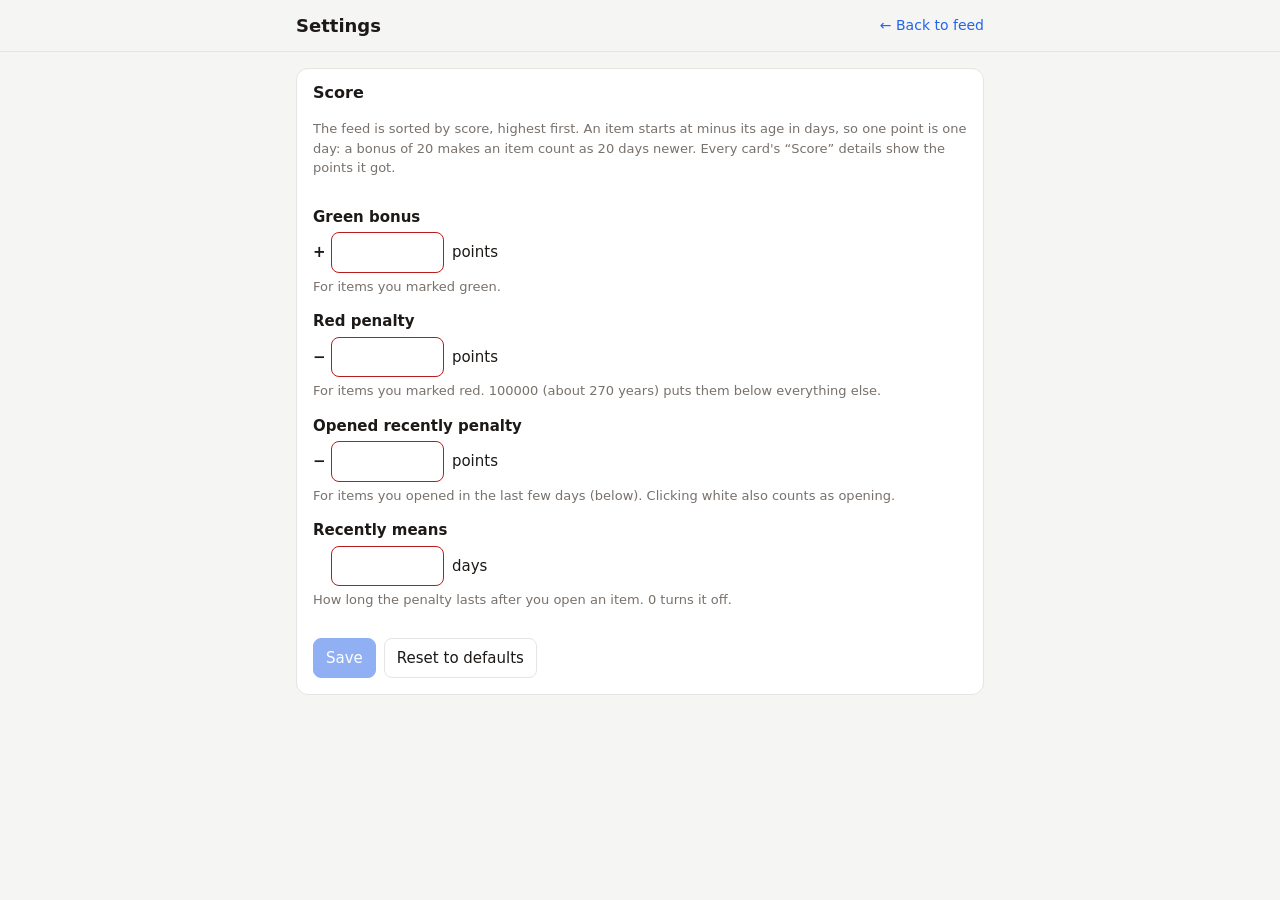
==== settings.html @ 44d362dd "Add a Settings page for the score ranker's bonuses and penalties The green bonus, red penalty, opene" ====
<!doctype html>
<html lang="en">
<head>
<meta charset="utf-8">
<meta name="viewport" content="width=device-width, initial-scale=1">
<title>Settings</title>
<link rel="stylesheet" href="/style.css">
<style>
  form.panel {
    background: var(--card); border: 1px solid var(--border); border-radius: 12px;
    padding: 12px 16px 16px; display: grid; gap: 14px;
  }
  h2 { font-size: 16px; margin: 0; }
  .intro, .hint, .formula { font-size: 13px; color: var(--muted); margin: 0; }
  .formula { font-family: ui-monospace, SFMono-Regular, Menlo, monospace; overflow-wrap: anywhere; }
  .row { display: grid; gap: 4px; }
  .row label { font-weight: 600; }
  .fields { display: flex; align-items: center; gap: 8px; flex-wrap: wrap; }
  .fields input { flex: 0 0 auto; width: 7.5em; font-variant-numeric: tabular-nums; }
  .sign { width: 1ch; text-align: center; font-weight: 600; }
  .actions { display: flex; gap: 8px; flex-wrap: wrap; align-items: center; }
  .actions #message { flex-basis: auto; }
  button:disabled { opacity: .5; cursor: default; }
  input:invalid { border-color: var(--error); }
</style>
</head>
<body>
<header>
  <div class="bar">
    <h1>Settings</h1>
    <nav><a href="/">← Back to feed</a></nav>
  </div>
</header>
<main>
  <form class="panel" id="weights" novalidate>
    <h2>Score</h2>
    <p class="intro">The feed is sorted by score, highest first. An item starts at minus its age in days, so one
      point is one day: a bonus of 20 makes an item count as 20 days newer. Every card's “Score” details
      show the points it got.</p>
    <p class="formula" id="formula"></p>

    <div class="row">
      <label for="green_bonus">Green bonus</label>
      <div class="fields"><span class="sign">+</span><input id="green_bonus" type="number" min="0" step="any" inputmode="decimal" required> points</div>
      <p class="hint">For items you marked green. <span data-default="green_bonus"></span></p>
    </div>
    <div class="row">
      <label for="red_penalty">Red penalty</label>
      <div class="fields"><span class="sign">−</span><input id="red_penalty" type="number" min="0" step="any" inputmode="decimal" required> points</div>
      <p class="hint">For items you marked red. 100000 (about 270 years) puts them below everything else. <span data-default="red_penalty"></span></p>
    </div>
    <div class="row">
      <label for="viewed_penalty">Opened recently penalty</label>
      <div class="fields"><span class="sign">−</span><input id="viewed_penalty" type="number" min="0" step="any" inputmode="decimal" required> points</div>
      <p class="hint">For items you opened in the last few days (below). Clicking white also counts as opening. <span data-default="viewed_penalty"></span></p>
    </div>
    <div class="row">
      <label for="viewed_days">Recently means</label>
      <div class="fields"><span class="sign"></span><input id="viewed_days" type="number" min="0" step="any" inputmode="decimal" required> days</div>
      <p class="hint">How long the penalty lasts after you open an item. 0 turns it off. <span data-default="viewed_days"></span></p>
    </div>

    <p class="hint" id="example"></p>
    <div class="actions">
      <button class="primary" type="submit" id="save" disabled>Save</button>
      <button type="button" id="reset">Reset to defaults</button>
      <p id="message" role="status"></p>
    </div>
  </form>
</main>

<script src="/common.js"></script>
<script>
const KEYS = ["green_bonus", "red_penalty", "viewed_penalty", "viewed_days"];
const form = document.getElementById("weights");
const inputs = Object.fromEntries(KEYS.map((k) => [k, document.getElementById(k)]));
let saved = {};
let defaults = {};

const fmt = (n) => Number(n).toLocaleString("en-US", { maximumFractionDigits: 2 }).replaceAll(",", "\u202f").replace("-", "−");

function current() {
  return Object.fromEntries(KEYS.map((k) => [k, inputs[k].value.trim() === "" ? NaN : Number(inputs[k].value)]));
}

const valid = (w) => KEYS.every((k) => Number.isFinite(w[k]) && w[k] >= 0 && w[k] <= 10_000_000);

// Shows the formula and a worked example with the numbers as typed, before saving.
function update() {
  const w = current();
  const ok = valid(w);
  document.getElementById("save").disabled = !ok || KEYS.every((k) => w[k] === saved[k]);
  if (!ok) {
    document.getElementById("formula").textContent = "Each value must be a number from 0 to 10 000 000.";
    document.getElementById("example").textContent = "";
    return;
  }
  document.getElementById("formula").textContent =
    `score = −age in days + ${fmt(w.green_bonus)} if green − ${fmt(w.red_penalty)} if red − ${fmt(w.viewed_penalty)} if opened in the last ${fmt(w.viewed_days)} days`;
  const opened = w.viewed_days > 1;
  const example = -10 - (opened ? w.viewed_penalty : 0);
  document.getElementById("example").textContent = opened
    ? `For example, a video from 10 days ago that you opened yesterday scores −10 − ${fmt(w.viewed_penalty)} = ${fmt(example)}, the same as an unopened one from ${fmt(-example)} days ago.`
    : "For example, a video from 10 days ago scores −10, whether you opened it or not.";
}

function fill(w) {
  for (const k of KEYS) inputs[k].value = w[k];
  update();
}

async function load() {
  const data = await (await fetch("/api/settings")).json();
  saved = data.weights;
  defaults = data.defaults;
  for (const span of document.querySelectorAll("[data-default]")) {
    const k = span.dataset.default;
    span.textContent = `Default: ${fmt(defaults[k])}.`;
  }
  fill(saved);
}

form.addEventListener("input", () => { say(""); update(); });

document.getElementById("reset").addEventListener("click", () => {
  fill(defaults);
  say(KEYS.every((k) => defaults[k] === saved[k]) ? "These are the defaults." : "Defaults filled in; press Save to use them.");
});

form.addEventListener("submit", async (e) => {
  e.preventDefault();
  const w = current();
  if (!valid(w)) return;
  const res = await fetch("/api/settings", {
    method: "POST", headers: { "Content-Type": "application/json" }, body: JSON.stringify({ weights: w }),
  });
  const data = await res.json().catch(() => ({}));
  if (!res.ok) return say(`Couldn't save: ${data.error || "unknown error"}`, true);
  saved = data.weights;
  fill(saved);
  say("Saved. The feed uses these from its next update.");
});

load();
</script>
</body>
</html>
---- style.css ----
/* Shared by index.html and subscriptions.html */
:root {
  --bg: #f5f5f4; --card: #ffffff; --text: #1c1917; --muted: #78716c;
  --border: #e7e5e4; --accent: #2563eb; --accent-text: #fff; --error: #b91c1c;
}
@media (prefers-color-scheme: dark) {
  :root {
    --bg: #0c0a09; --card: #1c1917; --text: #f5f5f4; --muted: #a8a29e;
    --border: #292524; --accent: #3b82f6; --error: #f87171;
  }
}
* { box-sizing: border-box; }
body {
  margin: 0; background: var(--bg); color: var(--text);
  font: 15px/1.5 system-ui, -apple-system, "Segoe UI", Roboto, sans-serif;
}
header {
  position: sticky; top: 0; z-index: 10; background: var(--bg);
  border-bottom: 1px solid var(--border);
}
.bar { max-width: 720px; margin: 0 auto; padding: 12px 16px; display: flex; gap: 8px; align-items: center; flex-wrap: wrap; }
h1 { font-size: 18px; margin: 0 auto 0 0; }
input {
  flex: 1 1 240px; min-width: 0; padding: 8px 10px; border-radius: 8px;
  border: 1px solid var(--border); background: var(--card); color: var(--text); font: inherit;
}
button {
  padding: 8px 12px; border-radius: 8px; border: 1px solid var(--border);
  background: var(--card); color: var(--text); font: inherit; cursor: pointer;
}
button.primary { background: var(--accent); border-color: var(--accent); color: var(--accent-text); }
#status { color: var(--muted); font-size: 13px; }
main { max-width: 720px; margin: 0 auto; padding: 16px; display: grid; gap: 16px; }
code { background: var(--card); padding: 1px 5px; border-radius: 4px; border: 1px solid var(--border); }
#message { flex-basis: 100%; margin: 0; font-size: 13px; color: var(--muted); }
#message:empty { display: none; }
#message.error { color: var(--error); }
nav a { color: var(--accent); text-decoration: none; font-size: 14px; }
nav a:hover { text-decoration: underline; }
.muted { color: var(--muted); }
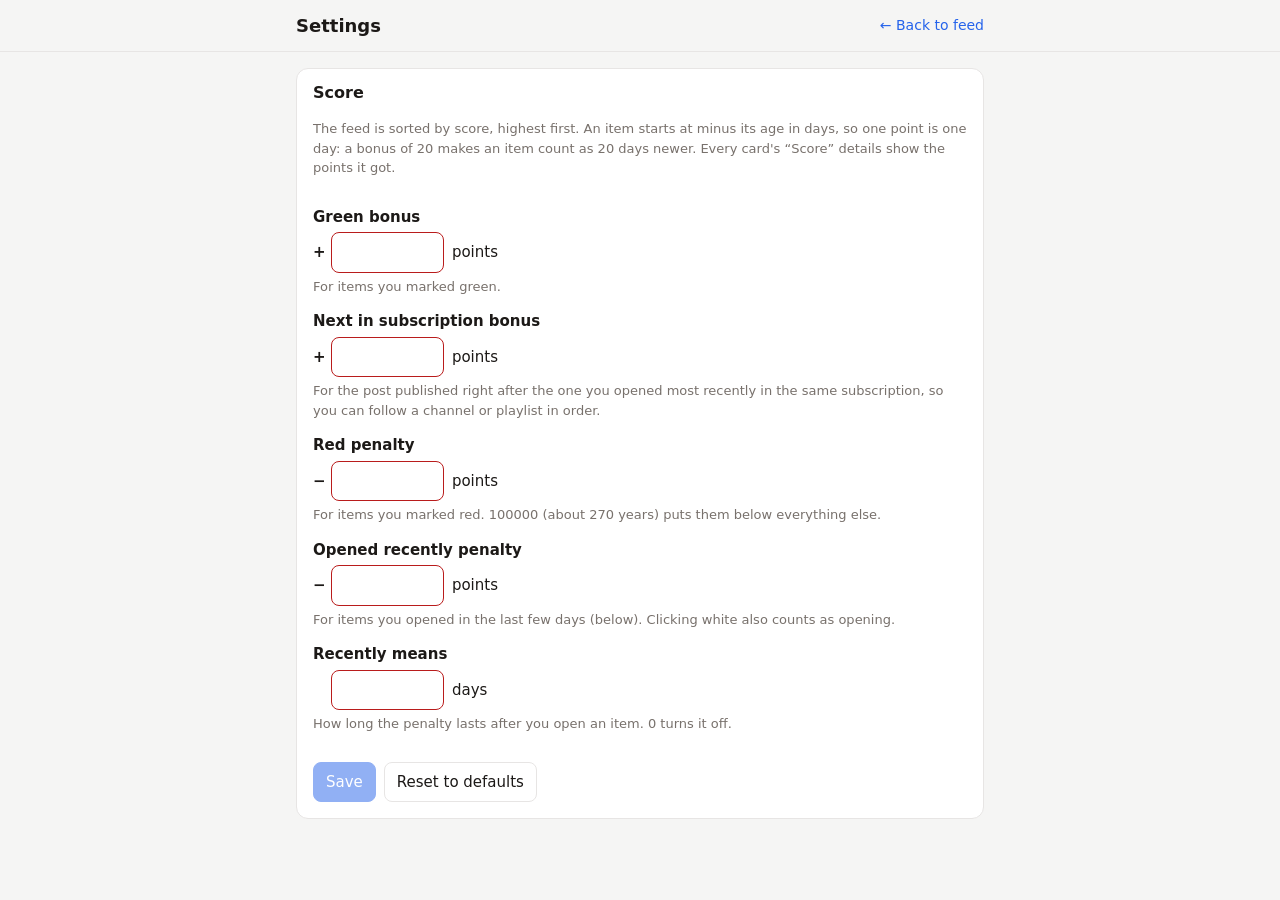
==== commit f670f81e: "Give the next post in each subscription a big score bonus In each subscription, the post published r" ====
--- a/settings.html
+++ b/settings.html
@@ -45,6 +45,11 @@
       <p class="hint">For items you marked green. <span data-default="green_bonus"></span></p>
     </div>
     <div class="row">
+      <label for="next_bonus">Next in subscription bonus</label>
+      <div class="fields"><span class="sign">+</span><input id="next_bonus" type="number" min="0" step="any" inputmode="decimal" required> points</div>
+      <p class="hint">For the post published right after the one you opened most recently in the same subscription, so you can follow a channel or playlist in order. <span data-default="next_bonus"></span></p>
+    </div>
+    <div class="row">
       <label for="red_penalty">Red penalty</label>
       <div class="fields"><span class="sign">−</span><input id="red_penalty" type="number" min="0" step="any" inputmode="decimal" required> points</div>
       <p class="hint">For items you marked red. 100000 (about 270 years) puts them below everything else. <span data-default="red_penalty"></span></p>
@@ -71,7 +76,7 @@
 
 <script src="/common.js"></script>
 <script>
-const KEYS = ["green_bonus", "red_penalty", "viewed_penalty", "viewed_days"];
+const KEYS = ["green_bonus", "next_bonus", "red_penalty", "viewed_penalty", "viewed_days"];
 const form = document.getElementById("weights");
 const inputs = Object.fromEntries(KEYS.map((k) => [k, document.getElementById(k)]));
 let saved = {};
@@ -96,7 +101,7 @@
     return;
   }
   document.getElementById("formula").textContent =
-    `score = −age in days + ${fmt(w.green_bonus)} if green − ${fmt(w.red_penalty)} if red − ${fmt(w.viewed_penalty)} if opened in the last ${fmt(w.viewed_days)} days`;
+    `score = −age in days + ${fmt(w.green_bonus)} if green + ${fmt(w.next_bonus)} if next in its subscription − ${fmt(w.red_penalty)} if red − ${fmt(w.viewed_penalty)} if opened in the last ${fmt(w.viewed_days)} days`;
   const opened = w.viewed_days > 1;
   const example = -10 - (opened ? w.viewed_penalty : 0);
   document.getElementById("example").textContent = opened
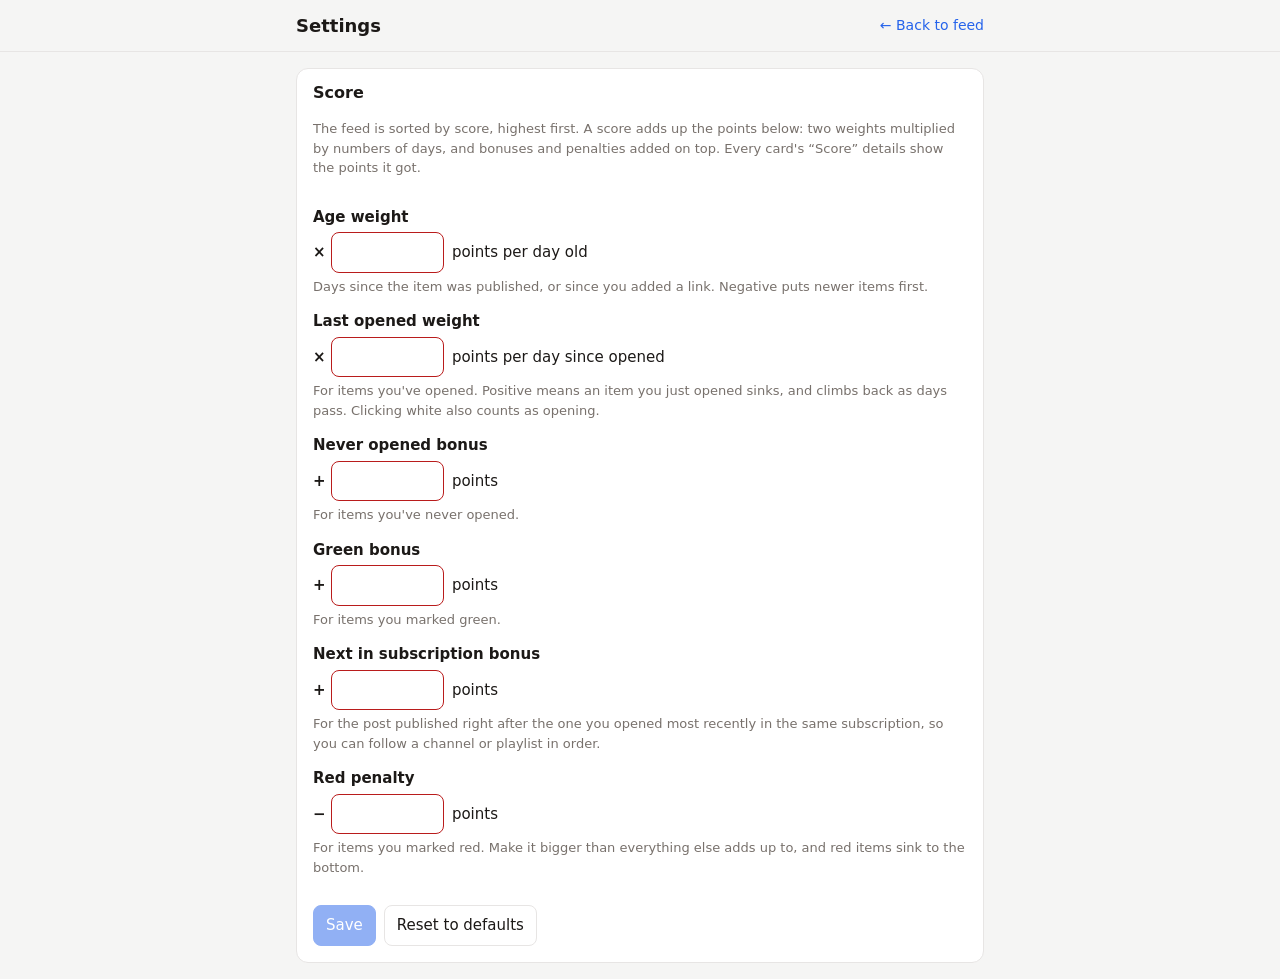
==== commit 455b8d8c: "Score by weighted age and days since last opened Replace the "opened recently" penalty with two weig" ====
--- a/settings.html
+++ b/settings.html
@@ -34,11 +34,26 @@
 <main>
   <form class="panel" id="weights" novalidate>
     <h2>Score</h2>
-    <p class="intro">The feed is sorted by score, highest first. An item starts at minus its age in days, so one
-      point is one day: a bonus of 20 makes an item count as 20 days newer. Every card's “Score” details
-      show the points it got.</p>
+    <p class="intro">The feed is sorted by score, highest first. A score adds up the points below: two weights
+      multiplied by numbers of days, and bonuses and penalties added on top. Every card's “Score” details show the
+      points it got.</p>
     <p class="formula" id="formula"></p>
 
+    <div class="row">
+      <label for="age_weight">Age weight</label>
+      <div class="fields"><span class="sign">×</span><input id="age_weight" type="number" step="any" inputmode="decimal" required> points per day old</div>
+      <p class="hint">Days since the item was published, or since you added a link. Negative puts newer items first. <span data-default="age_weight"></span></p>
+    </div>
+    <div class="row">
+      <label for="seen_weight">Last opened weight</label>
+      <div class="fields"><span class="sign">×</span><input id="seen_weight" type="number" step="any" inputmode="decimal" required> points per day since opened</div>
+      <p class="hint">For items you've opened. Positive means an item you just opened sinks, and climbs back as days pass. Clicking white also counts as opening. <span data-default="seen_weight"></span></p>
+    </div>
+    <div class="row">
+      <label for="never_seen_bonus">Never opened bonus</label>
+      <div class="fields"><span class="sign">+</span><input id="never_seen_bonus" type="number" min="0" step="any" inputmode="decimal" required> points</div>
+      <p class="hint">For items you've never opened. <span data-default="never_seen_bonus"></span></p>
+    </div>
     <div class="row">
       <label for="green_bonus">Green bonus</label>
       <div class="fields"><span class="sign">+</span><input id="green_bonus" type="number" min="0" step="any" inputmode="decimal" required> points</div>
@@ -52,17 +67,7 @@
     <div class="row">
       <label for="red_penalty">Red penalty</label>
       <div class="fields"><span class="sign">−</span><input id="red_penalty" type="number" min="0" step="any" inputmode="decimal" required> points</div>
-      <p class="hint">For items you marked red. 100000 (about 270 years) puts them below everything else. <span data-default="red_penalty"></span></p>
-    </div>
-    <div class="row">
-      <label for="viewed_penalty">Opened recently penalty</label>
-      <div class="fields"><span class="sign">−</span><input id="viewed_penalty" type="number" min="0" step="any" inputmode="decimal" required> points</div>
-      <p class="hint">For items you opened in the last few days (below). Clicking white also counts as opening. <span data-default="viewed_penalty"></span></p>
-    </div>
-    <div class="row">
-      <label for="viewed_days">Recently means</label>
-      <div class="fields"><span class="sign"></span><input id="viewed_days" type="number" min="0" step="any" inputmode="decimal" required> days</div>
-      <p class="hint">How long the penalty lasts after you open an item. 0 turns it off. <span data-default="viewed_days"></span></p>
+      <p class="hint">For items you marked red. Make it bigger than everything else adds up to, and red items sink to the bottom. <span data-default="red_penalty"></span></p>
     </div>
 
     <p class="hint" id="example"></p>
@@ -76,19 +81,23 @@
 
 <script src="/common.js"></script>
 <script>
-const KEYS = ["green_bonus", "next_bonus", "red_penalty", "viewed_penalty", "viewed_days"];
+const KEYS = ["age_weight", "seen_weight", "never_seen_bonus", "green_bonus", "next_bonus", "red_penalty"];
+const SIGNED = ["age_weight", "seen_weight"];  // may be negative; the others are amounts added or taken away
+const LIMIT = 10_000_000;
 const form = document.getElementById("weights");
 const inputs = Object.fromEntries(KEYS.map((k) => [k, document.getElementById(k)]));
 let saved = {};
 let defaults = {};
 
 const fmt = (n) => Number(n).toLocaleString("en-US", { maximumFractionDigits: 2 }).replaceAll(",", "\u202f").replace("-", "−");
+// " + 5" or " − 5", for adding a term to a sum
+const plus = (n) => (n < 0 ? ` − ${fmt(-n)}` : ` + ${fmt(n)}`);
 
 function current() {
   return Object.fromEntries(KEYS.map((k) => [k, inputs[k].value.trim() === "" ? NaN : Number(inputs[k].value)]));
 }
 
-const valid = (w) => KEYS.every((k) => Number.isFinite(w[k]) && w[k] >= 0 && w[k] <= 10_000_000);
+const valid = (w) => KEYS.every((k) => Number.isFinite(w[k]) && w[k] >= (SIGNED.includes(k) ? -LIMIT : 0) && w[k] <= LIMIT);
 
 // Shows the formula and a worked example with the numbers as typed, before saving.
 function update() {
@@ -96,17 +105,20 @@
   const ok = valid(w);
   document.getElementById("save").disabled = !ok || KEYS.every((k) => w[k] === saved[k]);
   if (!ok) {
-    document.getElementById("formula").textContent = "Each value must be a number from 0 to 10 000 000.";
+    document.getElementById("formula").textContent =
+      "Each weight must be a number from −10 000 000 to 10 000 000, and each bonus or penalty from 0 to 10 000 000.";
     document.getElementById("example").textContent = "";
     return;
   }
   document.getElementById("formula").textContent =
-    `score = −age in days + ${fmt(w.green_bonus)} if green + ${fmt(w.next_bonus)} if next in its subscription − ${fmt(w.red_penalty)} if red − ${fmt(w.viewed_penalty)} if opened in the last ${fmt(w.viewed_days)} days`;
-  const opened = w.viewed_days > 1;
-  const example = -10 - (opened ? w.viewed_penalty : 0);
-  document.getElementById("example").textContent = opened
-    ? `For example, a video from 10 days ago that you opened yesterday scores −10 − ${fmt(w.viewed_penalty)} = ${fmt(example)}, the same as an unopened one from ${fmt(-example)} days ago.`
-    : "For example, a video from 10 days ago scores −10, whether you opened it or not.";
+    `score = ${fmt(w.age_weight)} × age in days${plus(w.seen_weight)} × days since you opened it` +
+    `${plus(w.never_seen_bonus)} if never opened${plus(w.green_bonus)} if green` +
+    `${plus(w.next_bonus)} if next in its subscription − ${fmt(w.red_penalty)} if red`;
+  const unopened = 10 * w.age_weight + w.never_seen_bonus;
+  const opened = 10 * w.age_weight + 3 * w.seen_weight;
+  document.getElementById("example").textContent =
+    `For example, a video from 10 days ago scores ${fmt(10 * w.age_weight)}${plus(w.never_seen_bonus)} = ${fmt(unopened)} ` +
+    `if you haven't opened it, and ${fmt(10 * w.age_weight)}${plus(3 * w.seen_weight)} = ${fmt(opened)} if you opened it 3 days ago.`;
 }
 
 function fill(w) {
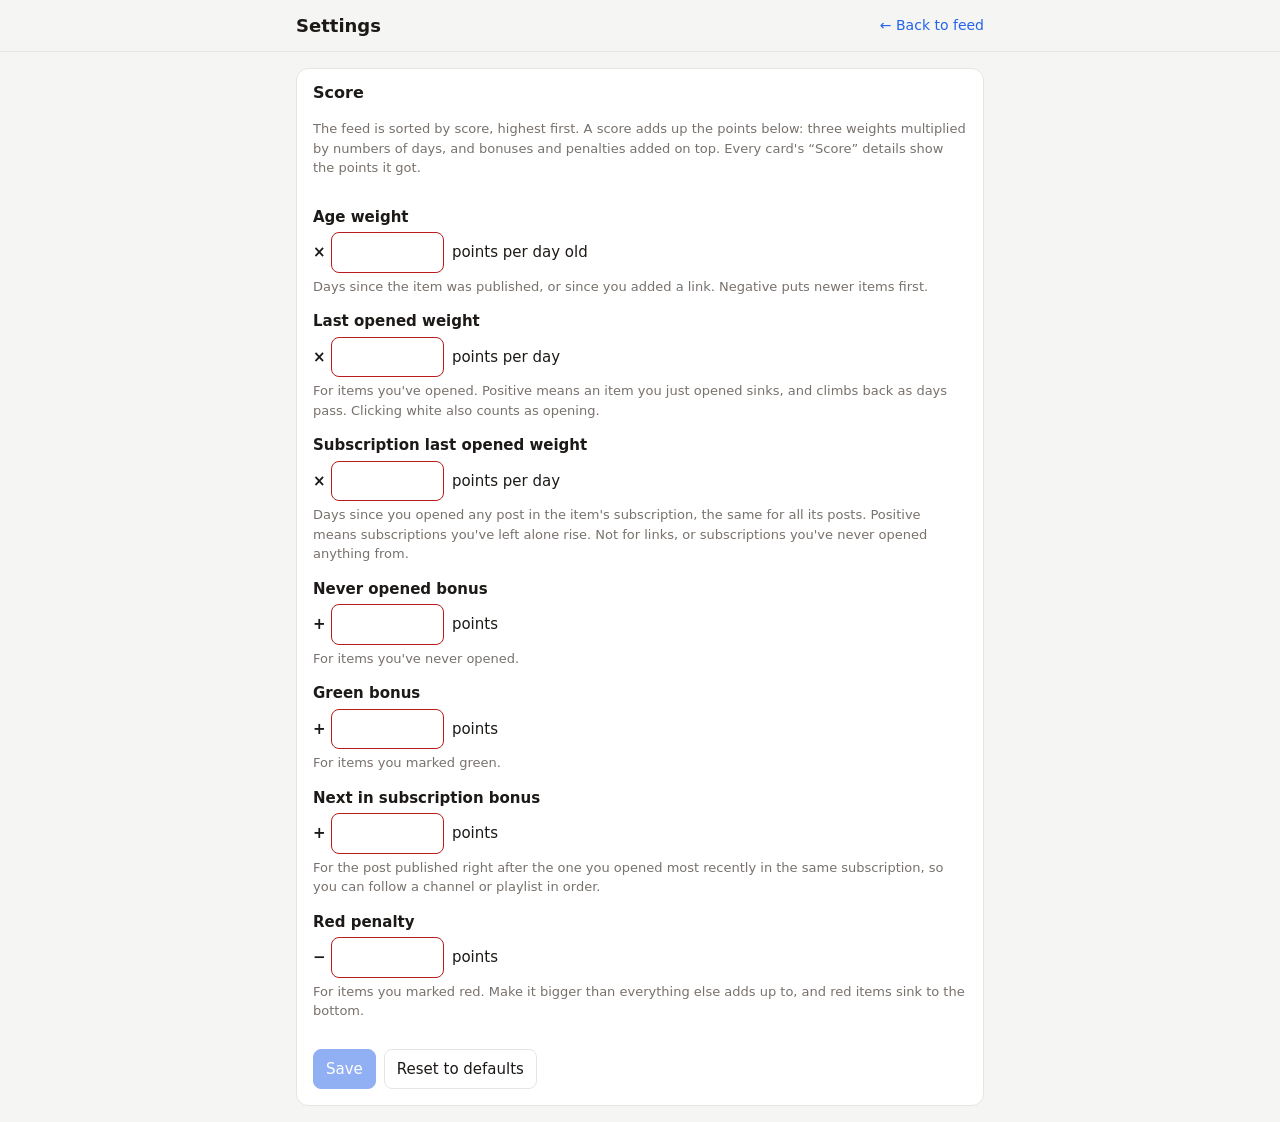
==== commit 4f61fdfd: "Weigh days since you last opened anything in a subscription Every post in a subscription gets sub_se" ====
--- a/settings.html
+++ b/settings.html
@@ -34,7 +34,7 @@
 <main>
   <form class="panel" id="weights" novalidate>
     <h2>Score</h2>
-    <p class="intro">The feed is sorted by score, highest first. A score adds up the points below: two weights
+    <p class="intro">The feed is sorted by score, highest first. A score adds up the points below: three weights
       multiplied by numbers of days, and bonuses and penalties added on top. Every card's “Score” details show the
       points it got.</p>
     <p class="formula" id="formula"></p>
@@ -46,8 +46,13 @@
     </div>
     <div class="row">
       <label for="seen_weight">Last opened weight</label>
-      <div class="fields"><span class="sign">×</span><input id="seen_weight" type="number" step="any" inputmode="decimal" required> points per day since opened</div>
+      <div class="fields"><span class="sign">×</span><input id="seen_weight" type="number" step="any" inputmode="decimal" required> points per day</div>
       <p class="hint">For items you've opened. Positive means an item you just opened sinks, and climbs back as days pass. Clicking white also counts as opening. <span data-default="seen_weight"></span></p>
+    </div>
+    <div class="row">
+      <label for="sub_seen_weight">Subscription last opened weight</label>
+      <div class="fields"><span class="sign">×</span><input id="sub_seen_weight" type="number" step="any" inputmode="decimal" required> points per day</div>
+      <p class="hint">Days since you opened any post in the item's subscription, the same for all its posts. Positive means subscriptions you've left alone rise. Not for links, or subscriptions you've never opened anything from. <span data-default="sub_seen_weight"></span></p>
     </div>
     <div class="row">
       <label for="never_seen_bonus">Never opened bonus</label>
@@ -81,8 +86,8 @@
 
 <script src="/common.js"></script>
 <script>
-const KEYS = ["age_weight", "seen_weight", "never_seen_bonus", "green_bonus", "next_bonus", "red_penalty"];
-const SIGNED = ["age_weight", "seen_weight"];  // may be negative; the others are amounts added or taken away
+const KEYS = ["age_weight", "seen_weight", "sub_seen_weight", "never_seen_bonus", "green_bonus", "next_bonus", "red_penalty"];
+const SIGNED = ["age_weight", "seen_weight", "sub_seen_weight"];  // may be negative; the others are amounts added or taken away
 const LIMIT = 10_000_000;
 const form = document.getElementById("weights");
 const inputs = Object.fromEntries(KEYS.map((k) => [k, document.getElementById(k)]));
@@ -112,6 +117,7 @@
   }
   document.getElementById("formula").textContent =
     `score = ${fmt(w.age_weight)} × age in days${plus(w.seen_weight)} × days since you opened it` +
+    `${plus(w.sub_seen_weight)} × days since you opened anything in its subscription` +
     `${plus(w.never_seen_bonus)} if never opened${plus(w.green_bonus)} if green` +
     `${plus(w.next_bonus)} if next in its subscription − ${fmt(w.red_penalty)} if red`;
   const unopened = 10 * w.age_weight + w.never_seen_bonus;
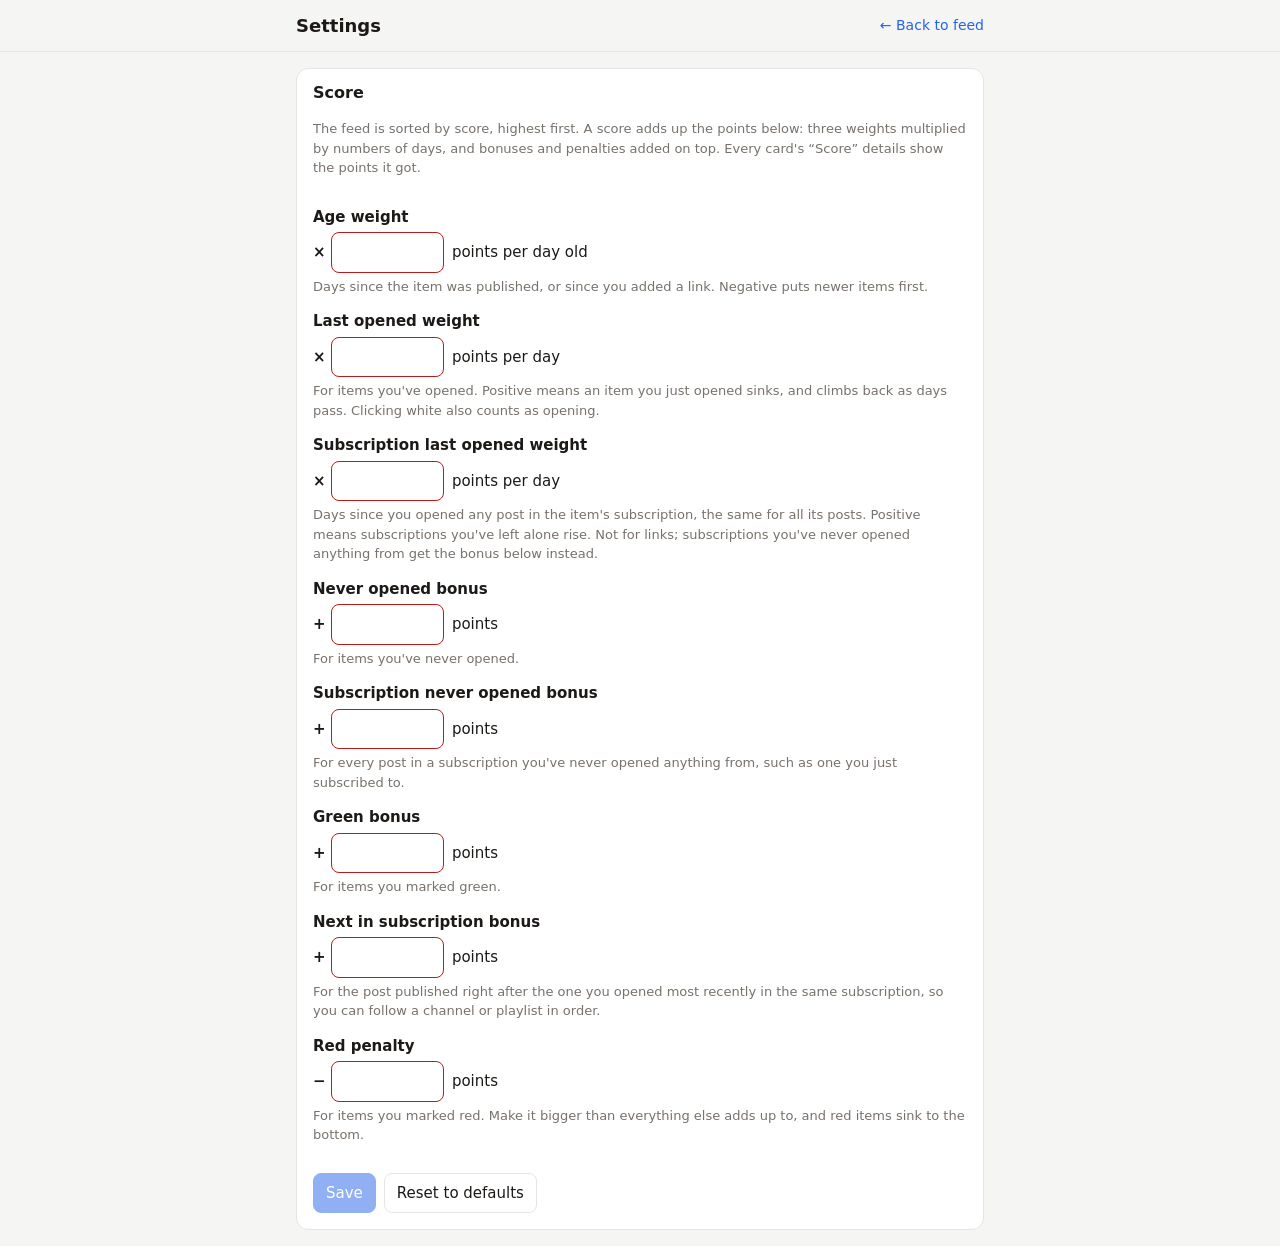
==== commit c83ee495: "Give posts from never-opened subscriptions a bonus Posts from a subscription you've never opened any" ====
--- a/settings.html
+++ b/settings.html
@@ -52,12 +52,17 @@
     <div class="row">
       <label for="sub_seen_weight">Subscription last opened weight</label>
       <div class="fields"><span class="sign">×</span><input id="sub_seen_weight" type="number" step="any" inputmode="decimal" required> points per day</div>
-      <p class="hint">Days since you opened any post in the item's subscription, the same for all its posts. Positive means subscriptions you've left alone rise. Not for links, or subscriptions you've never opened anything from. <span data-default="sub_seen_weight"></span></p>
+      <p class="hint">Days since you opened any post in the item's subscription, the same for all its posts. Positive means subscriptions you've left alone rise. Not for links; subscriptions you've never opened anything from get the bonus below instead. <span data-default="sub_seen_weight"></span></p>
     </div>
     <div class="row">
       <label for="never_seen_bonus">Never opened bonus</label>
       <div class="fields"><span class="sign">+</span><input id="never_seen_bonus" type="number" min="0" step="any" inputmode="decimal" required> points</div>
       <p class="hint">For items you've never opened. <span data-default="never_seen_bonus"></span></p>
+    </div>
+    <div class="row">
+      <label for="sub_never_seen_bonus">Subscription never opened bonus</label>
+      <div class="fields"><span class="sign">+</span><input id="sub_never_seen_bonus" type="number" min="0" step="any" inputmode="decimal" required> points</div>
+      <p class="hint">For every post in a subscription you've never opened anything from, such as one you just subscribed to. <span data-default="sub_never_seen_bonus"></span></p>
     </div>
     <div class="row">
       <label for="green_bonus">Green bonus</label>
@@ -86,7 +91,7 @@
 
 <script src="/common.js"></script>
 <script>
-const KEYS = ["age_weight", "seen_weight", "sub_seen_weight", "never_seen_bonus", "green_bonus", "next_bonus", "red_penalty"];
+const KEYS = ["age_weight", "seen_weight", "sub_seen_weight", "never_seen_bonus", "sub_never_seen_bonus", "green_bonus", "next_bonus", "red_penalty"];
 const SIGNED = ["age_weight", "seen_weight", "sub_seen_weight"];  // may be negative; the others are amounts added or taken away
 const LIMIT = 10_000_000;
 const form = document.getElementById("weights");
@@ -118,7 +123,8 @@
   document.getElementById("formula").textContent =
     `score = ${fmt(w.age_weight)} × age in days${plus(w.seen_weight)} × days since you opened it` +
     `${plus(w.sub_seen_weight)} × days since you opened anything in its subscription` +
-    `${plus(w.never_seen_bonus)} if never opened${plus(w.green_bonus)} if green` +
+    `${plus(w.never_seen_bonus)} if never opened${plus(w.sub_never_seen_bonus)} if nothing opened in its subscription` +
+    `${plus(w.green_bonus)} if green` +
     `${plus(w.next_bonus)} if next in its subscription − ${fmt(w.red_penalty)} if red`;
   const unopened = 10 * w.age_weight + w.never_seen_bonus;
   const opened = 10 * w.age_weight + 3 * w.seen_weight;
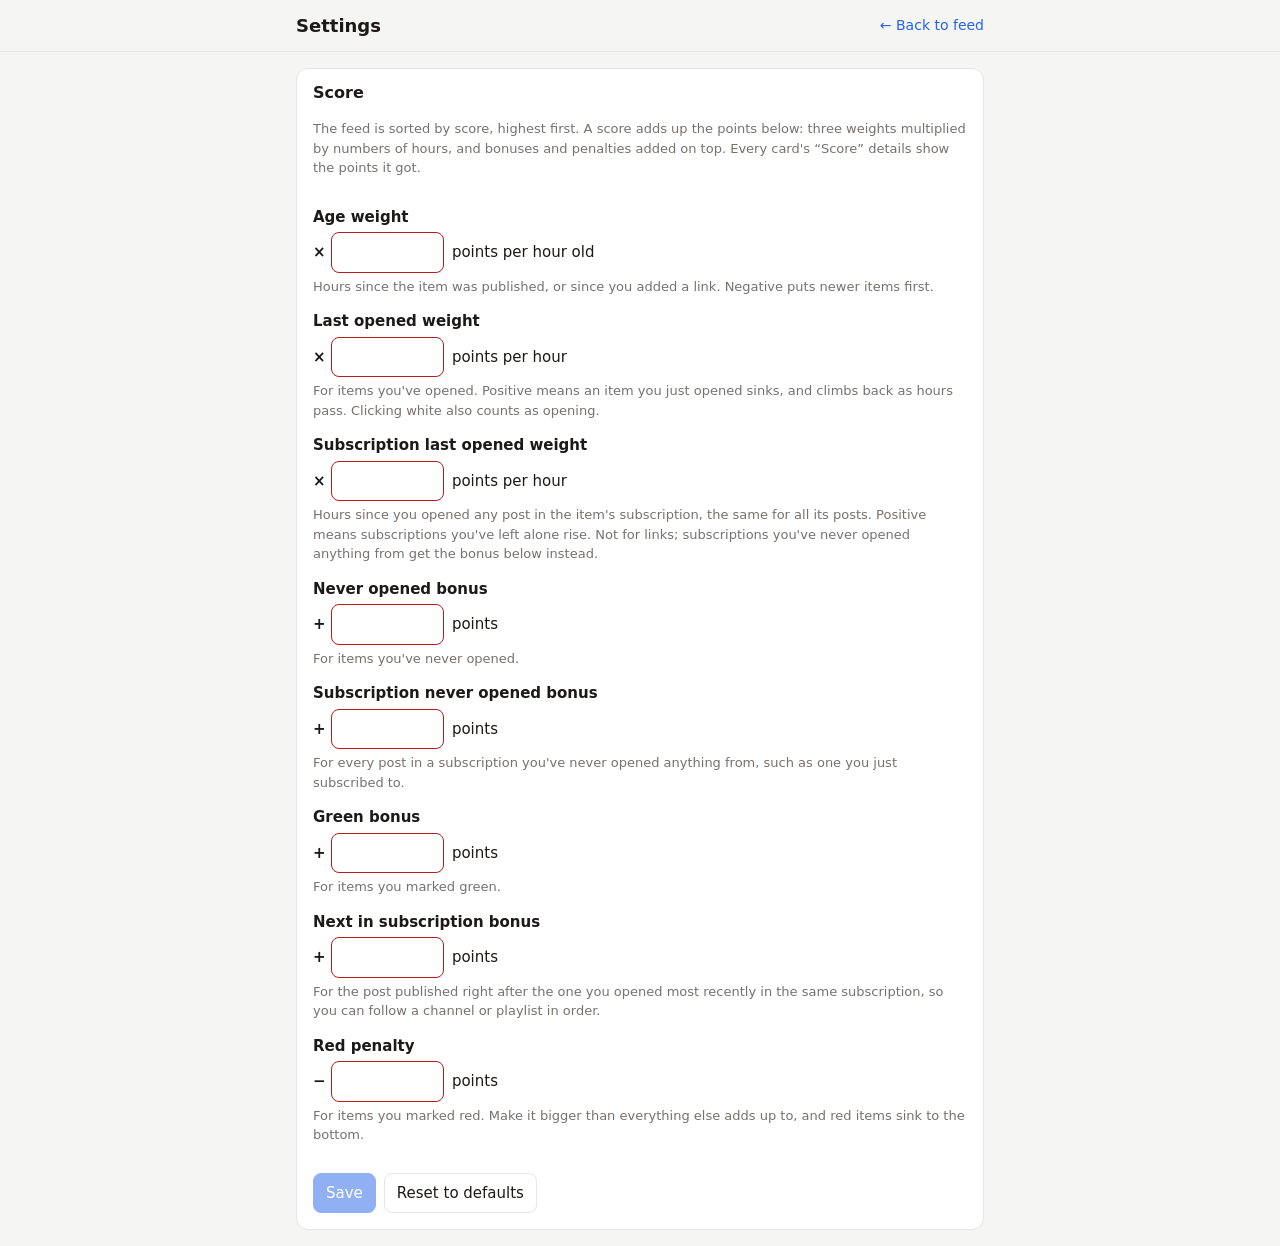
==== commit cfdd25c7: "Count the score in hours instead of days Age, time since you opened an item and time since you opene" ====
--- a/settings.html
+++ b/settings.html
@@ -35,24 +35,24 @@
   <form class="panel" id="weights" novalidate>
     <h2>Score</h2>
     <p class="intro">The feed is sorted by score, highest first. A score adds up the points below: three weights
-      multiplied by numbers of days, and bonuses and penalties added on top. Every card's “Score” details show the
+      multiplied by numbers of hours, and bonuses and penalties added on top. Every card's “Score” details show the
       points it got.</p>
     <p class="formula" id="formula"></p>
 
     <div class="row">
       <label for="age_weight">Age weight</label>
-      <div class="fields"><span class="sign">×</span><input id="age_weight" type="number" step="any" inputmode="decimal" required> points per day old</div>
-      <p class="hint">Days since the item was published, or since you added a link. Negative puts newer items first. <span data-default="age_weight"></span></p>
+      <div class="fields"><span class="sign">×</span><input id="age_weight" type="number" step="any" inputmode="decimal" required> points per hour old</div>
+      <p class="hint">Hours since the item was published, or since you added a link. Negative puts newer items first. <span data-default="age_weight"></span></p>
     </div>
     <div class="row">
       <label for="seen_weight">Last opened weight</label>
-      <div class="fields"><span class="sign">×</span><input id="seen_weight" type="number" step="any" inputmode="decimal" required> points per day</div>
-      <p class="hint">For items you've opened. Positive means an item you just opened sinks, and climbs back as days pass. Clicking white also counts as opening. <span data-default="seen_weight"></span></p>
+      <div class="fields"><span class="sign">×</span><input id="seen_weight" type="number" step="any" inputmode="decimal" required> points per hour</div>
+      <p class="hint">For items you've opened. Positive means an item you just opened sinks, and climbs back as hours pass. Clicking white also counts as opening. <span data-default="seen_weight"></span></p>
     </div>
     <div class="row">
       <label for="sub_seen_weight">Subscription last opened weight</label>
-      <div class="fields"><span class="sign">×</span><input id="sub_seen_weight" type="number" step="any" inputmode="decimal" required> points per day</div>
-      <p class="hint">Days since you opened any post in the item's subscription, the same for all its posts. Positive means subscriptions you've left alone rise. Not for links; subscriptions you've never opened anything from get the bonus below instead. <span data-default="sub_seen_weight"></span></p>
+      <div class="fields"><span class="sign">×</span><input id="sub_seen_weight" type="number" step="any" inputmode="decimal" required> points per hour</div>
+      <p class="hint">Hours since you opened any post in the item's subscription, the same for all its posts. Positive means subscriptions you've left alone rise. Not for links; subscriptions you've never opened anything from get the bonus below instead. <span data-default="sub_seen_weight"></span></p>
     </div>
     <div class="row">
       <label for="never_seen_bonus">Never opened bonus</label>
@@ -121,16 +121,16 @@
     return;
   }
   document.getElementById("formula").textContent =
-    `score = ${fmt(w.age_weight)} × age in days${plus(w.seen_weight)} × days since you opened it` +
-    `${plus(w.sub_seen_weight)} × days since you opened anything in its subscription` +
+    `score = ${fmt(w.age_weight)} × age in hours${plus(w.seen_weight)} × hours since you opened it` +
+    `${plus(w.sub_seen_weight)} × hours since you opened anything in its subscription` +
     `${plus(w.never_seen_bonus)} if never opened${plus(w.sub_never_seen_bonus)} if nothing opened in its subscription` +
     `${plus(w.green_bonus)} if green` +
     `${plus(w.next_bonus)} if next in its subscription − ${fmt(w.red_penalty)} if red`;
-  const unopened = 10 * w.age_weight + w.never_seen_bonus;
-  const opened = 10 * w.age_weight + 3 * w.seen_weight;
+  const unopened = 240 * w.age_weight + w.never_seen_bonus;
+  const opened = 240 * w.age_weight + 72 * w.seen_weight;
   document.getElementById("example").textContent =
-    `For example, a video from 10 days ago scores ${fmt(10 * w.age_weight)}${plus(w.never_seen_bonus)} = ${fmt(unopened)} ` +
-    `if you haven't opened it, and ${fmt(10 * w.age_weight)}${plus(3 * w.seen_weight)} = ${fmt(opened)} if you opened it 3 days ago.`;
+    `For example, a video from 10 days (240 hours) ago scores ${fmt(240 * w.age_weight)}${plus(w.never_seen_bonus)} = ${fmt(unopened)} ` +
+    `if you haven't opened it, and ${fmt(240 * w.age_weight)}${plus(72 * w.seen_weight)} = ${fmt(opened)} if you opened it 3 days (72 hours) ago.`;
 }
 
 function fill(w) {
